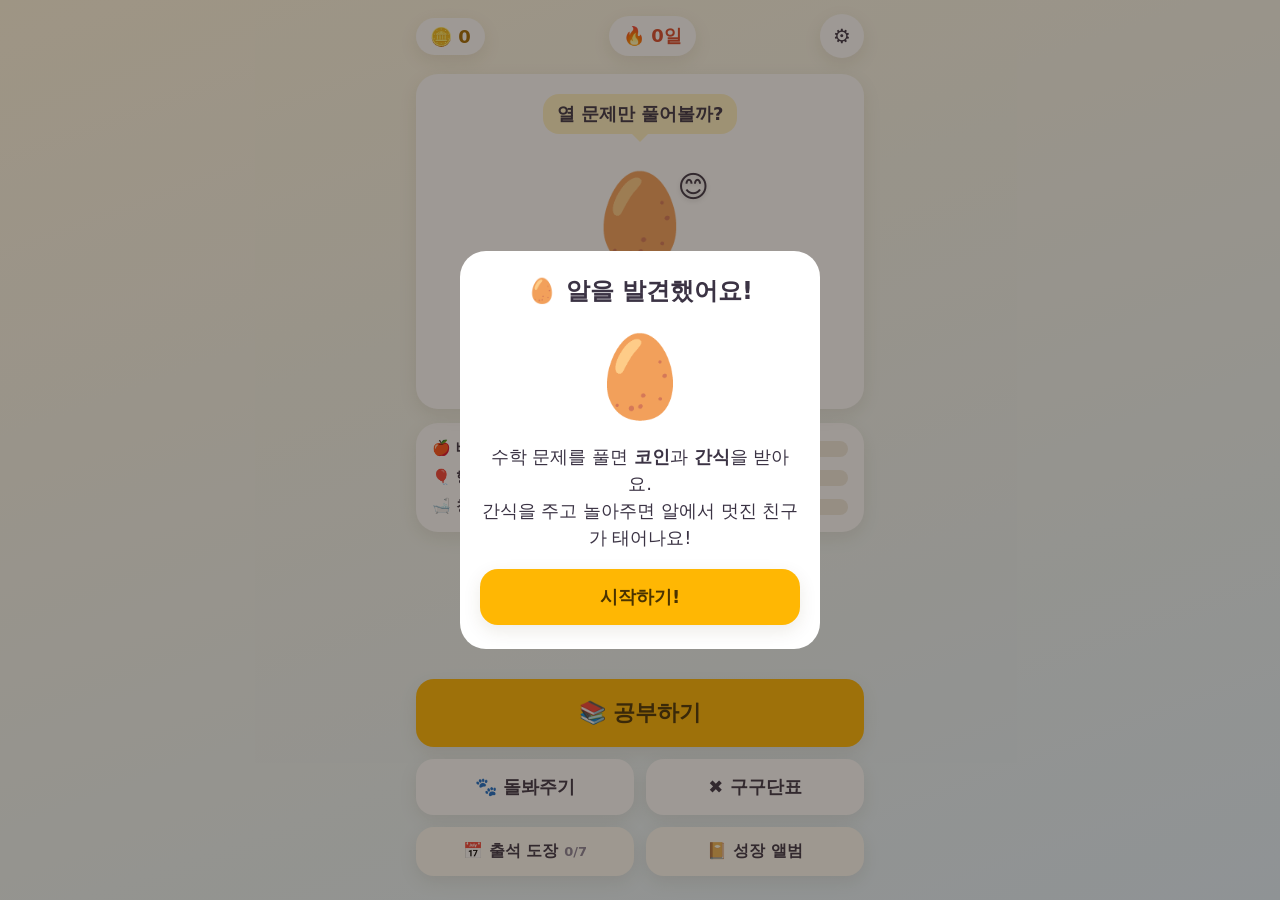
==== index.html @ ff36e5b0 "MathPet v0.2: math quiz + pet game, PWA, attendance, growth album, explanations" ====
<!doctype html>
<html lang="ko">
<head>
<meta charset="utf-8">
<meta name="viewport" content="width=device-width, initial-scale=1, maximum-scale=1, user-scalable=no, viewport-fit=cover">
<meta name="theme-color" content="#FFD166">
<title>수학 펫 키우기</title>
<link rel="manifest" href="manifest.webmanifest">
<link rel="icon" type="image/png" href="icons/icon-192.png">
<link rel="apple-touch-icon" href="icons/icon-180.png">
<meta name="apple-mobile-web-app-capable" content="yes">
<meta name="mobile-web-app-capable" content="yes">
<meta name="apple-mobile-web-app-status-bar-style" content="default">
<meta name="apple-mobile-web-app-title" content="수학펫">
<link rel="stylesheet" href="css/style.css">
</head>
<body>
<div id="app">

  <!-- ===== 홈 ===== -->
  <section class="screen active" id="screen-home">
    <header class="topbar">
      <div class="chip coin">🪙 <span id="home-coins">0</span></div>
      <div class="chip streak">🔥 <span id="home-streak">0</span>일</div>
      <button class="icon-btn" id="btn-settings" aria-label="설정">⚙️</button>
    </header>

    <div class="pet-stage card">
      <div class="speech" id="home-speech">안녕! 같이 공부하자!</div>
      <div class="pet-slot" id="home-pet"></div>
      <div class="pet-name" id="home-pet-name">알콩</div>
      <div class="pet-level">Lv.<span id="home-pet-level">1</span> · <span id="home-stage-name">알</span></div>
      <div class="xp-bar"><div class="xp-fill" id="home-xp-fill"></div></div>
      <div class="xp-text" id="home-xp-text"></div>
    </div>

    <div class="bars card">
      <div class="bar"><span class="bar-label">🍎 배고픔</span><div class="track"><div class="fill hunger" data-bar="hunger"></div></div></div>
      <div class="bar"><span class="bar-label">🎈 행복</span><div class="track"><div class="fill happy" data-bar="happy"></div></div></div>
      <div class="bar"><span class="bar-label">🛁 청결</span><div class="track"><div class="fill clean" data-bar="clean"></div></div></div>
    </div>

    <nav class="home-actions">
      <button class="big-btn primary xl" id="btn-study">📚 공부하기</button>
      <div class="row">
        <button class="big-btn" id="btn-pet">🐾 돌봐주기 <span class="badge hidden" id="pet-alert">!</span></button>
        <button class="big-btn" id="btn-gugudan">✖️ 구구단표</button>
      </div>
      <div class="row">
        <button class="big-btn sub" id="btn-attend">📅 출석 도장 <small><span id="attend-day">0</span>/7</small></button>
        <button class="big-btn sub" id="btn-album">📔 성장 앨범</button>
      </div>
    </nav>
  </section>

  <!-- ===== 성장 앨범 ===== -->
  <section class="screen" id="screen-album">
    <header class="topbar">
      <button class="icon-btn back" data-go="home" aria-label="뒤로">←</button>
      <h1>성장 앨범</h1>
    </header>
    <div class="hint center" id="album-summary"></div>
    <div class="album-list" id="album-list"></div>
    <div class="card">
      <div class="section-title">🌱 어떻게 자라나요?</div>
      <ul class="howto">
        <li>문제를 맞히면 <b>XP +5</b>, 간식을 주면 <b>XP +5~20</b></li>
        <li>XP 50마다 <b>레벨 업</b> (🪙 보너스)</li>
        <li>단계가 바뀌면 <b>진화</b>! (🪙 50 보너스)</li>
        <li>같은 단계에서도 XP가 쌓이면 펫이 조금씩 커져요</li>
      </ul>
    </div>
  </section>

  <!-- ===== 공부 선택 ===== -->
  <section class="screen" id="screen-study">
    <header class="topbar">
      <button class="icon-btn back" data-go="home" aria-label="뒤로">←</button>
      <h1>무엇을 공부할까?</h1>
    </header>

    <div class="card">
      <div class="section-title">단계</div>
      <div class="segment" id="level-segment">
        <button data-level="1">1단계</button>
        <button data-level="2">2단계</button>
        <button data-level="3">3단계</button>
      </div>
      <div class="hint" id="level-desc"></div>
    </div>

    <div class="topic-grid">
      <button class="topic-card add" data-topic="add"><span class="t-emoji">➕</span><span class="t-name">덧셈</span></button>
      <button class="topic-card sub" data-topic="sub"><span class="t-emoji">➖</span><span class="t-name">뺄셈</span></button>
      <button class="topic-card mul" data-topic="mul"><span class="t-emoji">✖️</span><span class="t-name">곱셈</span></button>
      <button class="topic-card div" data-topic="div"><span class="t-emoji">➗</span><span class="t-name">나눗셈</span></button>
      <button class="topic-card mix wide" data-topic="mix"><span class="t-emoji">🎲</span><span class="t-name">섞어서 풀기</span></button>
    </div>
    <div class="hint center">한 번에 10문제 · 정답마다 🪙 10개</div>
  </section>

  <!-- ===== 퀴즈 ===== -->
  <section class="screen" id="screen-quiz">
    <header class="topbar">
      <button class="icon-btn back" id="btn-quiz-quit" aria-label="그만하기">✕</button>
      <div class="progress"><div class="progress-fill" id="quiz-progress"></div></div>
      <div class="chip small" id="quiz-count">1/10</div>
    </header>

    <div class="quiz-pet">
      <div class="pet-slot small" id="quiz-pet"></div>
      <div class="chip streak-chip hidden" id="quiz-streak">🔥 연속 <span>0</span></div>
      <div class="chip retry-chip hidden" id="quiz-retry">🔁 다시 풀기</div>
    </div>

    <div class="problem card">
      <div class="problem-text" id="problem-text">3 + 4</div>
      <div class="answer-box" id="answer-box"><span class="answer-text" id="answer-text"></span><span class="caret"></span></div>
    </div>

    <div class="keypad" id="keypad">
      <button data-key="1">1</button><button data-key="2">2</button><button data-key="3">3</button>
      <button data-key="4">4</button><button data-key="5">5</button><button data-key="6">6</button>
      <button data-key="7">7</button><button data-key="8">8</button><button data-key="9">9</button>
      <button data-key="back" class="key-back">⌫</button><button data-key="0">0</button><button data-key="ok" class="key-ok">확인</button>
    </div>

    <div class="feedback" id="quiz-feedback"><div class="feedback-inner" id="quiz-feedback-text"></div></div>
  </section>

  <!-- ===== 결과 ===== -->
  <section class="screen" id="screen-result">
    <div class="result card">
      <div class="result-title" id="result-title">잘했어요!</div>
      <div class="stars" id="result-stars"><span>☆</span><span>☆</span><span>☆</span></div>
      <div class="result-pet pet-slot" id="result-pet"></div>
      <div class="result-line"><b id="result-correct">0</b> / 10 문제 정답</div>
      <div class="result-line">🪙 <b id="result-coins">0</b> 코인 획득</div>
      <div class="reward-box" id="result-reward"></div>
    </div>
    <div class="home-actions">
      <button class="big-btn primary" id="btn-result-pet">🐾 펫에게 간식 주러 가기</button>
      <div class="row">
        <button class="big-btn" id="btn-result-retry">🔁 다시 풀기</button>
        <button class="big-btn" data-go="home">🏠 홈</button>
      </div>
    </div>
  </section>

  <!-- ===== 펫 돌보기 ===== -->
  <section class="screen" id="screen-pet">
    <header class="topbar">
      <button class="icon-btn back" data-go="home" aria-label="뒤로">←</button>
      <h1 id="pet-title">알콩 돌보기</h1>
      <div class="chip coin">🪙 <span id="pet-coins">0</span></div>
    </header>

    <div class="pet-stage card">
      <div class="speech" id="pet-speech">안녕!</div>
      <div class="pet-slot" id="pet-pet"></div>
      <div class="pet-level">Lv.<span id="pet-level">1</span> · <span id="pet-stage-name">알</span></div>
      <div class="xp-bar"><div class="xp-fill" id="pet-xp-fill"></div></div>
      <div class="xp-text" id="pet-xp-text"></div>
    </div>

    <div class="bars card">
      <div class="bar"><span class="bar-label">🍎 배고픔</span><div class="track"><div class="fill hunger" data-bar="hunger"></div></div></div>
      <div class="bar"><span class="bar-label">🎈 행복</span><div class="track"><div class="fill happy" data-bar="happy"></div></div></div>
      <div class="bar"><span class="bar-label">🛁 청결</span><div class="track"><div class="fill clean" data-bar="clean"></div></div></div>
    </div>

    <div class="card">
      <div class="section-title">🍱 간식 주기 <span class="hint inline">문제를 풀면 간식을 받아요</span></div>
      <div class="food-row" id="food-row"></div>
    </div>

    <div class="card">
      <div class="section-title">🎮 놀기 · 씻기</div>
      <div class="row">
        <button class="big-btn stack" id="btn-play"><span>🎈 놀아주기</span><small>🪙 5</small></button>
        <button class="big-btn stack" id="btn-wash"><span>🛁 씻기기</span><small>🪙 5</small></button>
      </div>
    </div>

    <div class="card">
      <div class="section-title">🛒 간식 상점</div>
      <div class="food-row" id="shop-row"></div>
    </div>
  </section>

  <!-- ===== 구구단표 ===== -->
  <section class="screen" id="screen-gugudan">
    <header class="topbar">
      <button class="icon-btn back" data-go="home" aria-label="뒤로">←</button>
      <h1>구구단표</h1>
    </header>
    <div class="dan-grid" id="dan-grid"></div>
    <div class="card hidden" id="dan-panel">
      <div class="section-title" id="dan-title">2단</div>
      <ul class="dan-list" id="dan-list"></ul>
      <div class="row">
        <button class="big-btn" id="btn-dan-speak">🔊 읽어주기</button>
        <button class="big-btn primary" id="btn-dan-practice">✏️ 연습하기</button>
      </div>
      <button class="big-btn" id="btn-dan-div">➗ 나눗셈으로 연습</button>
    </div>
  </section>

  <!-- ===== 설정 ===== -->
  <section class="screen" id="screen-settings">
    <header class="topbar">
      <button class="icon-btn back" data-go="home" aria-label="뒤로">←</button>
      <h1>설정</h1>
    </header>

    <div class="card">
      <div class="section-title">🐾 펫 이름</div>
      <div class="row">
        <input type="text" id="input-pet-name" maxlength="8" placeholder="펫 이름">
        <button class="big-btn primary" id="btn-save-name">저장</button>
      </div>
    </div>

    <div class="card">
      <div class="section-title">🔊 소리</div>
      <button class="big-btn" id="btn-sound">소리 켜짐</button>
    </div>

    <div class="card">
      <div class="section-title">📊 부모님 확인용 학습 기록</div>
      <table class="stats-table" id="stats-table"></table>
      <div class="hint" id="stats-summary"></div>
    </div>

    <div class="card">
      <div class="section-title">📲 스마트폰에 설치하기</div>
      <button class="big-btn primary hidden" id="btn-install">⬇️ 앱으로 설치</button>
      <div class="install-guide">
        <p><b>아이폰(Safari)</b>: 아래 <b>공유</b> 버튼(네모에 화살표) → <b>홈 화면에 추가</b></p>
        <p><b>안드로이드(Chrome)</b>: 오른쪽 위 <b>⋮</b> → <b>홈 화면에 추가</b> 또는 <b>앱 설치</b></p>
        <p class="hint">홈 화면 아이콘으로 열면 전체 화면 앱처럼 실행되고, 인터넷 없이도 돼요.</p>
      </div>
    </div>

    <div class="card">
      <div class="section-title">🗑️ 데이터</div>
      <button class="big-btn danger" id="btn-reset">처음부터 다시 시작</button>
    </div>
    <div class="hint center">수학 펫 키우기 v0.2</div>
  </section>

</div>

<!-- 모달 -->
<div class="modal" id="modal">
  <div class="modal-box">
    <div class="modal-title" id="modal-title"></div>
    <div class="modal-body" id="modal-body"></div>
    <div class="modal-buttons" id="modal-buttons"></div>
  </div>
</div>

<div class="toast" id="toast"></div>

<script src="js/app.js"></script>
</body>
</html>
---- css/style.css ----
/* ===== 기본 ===== */
:root {
  --bg1: #fff7e0;
  --bg2: #e3f4ff;
  --card: #ffffff;
  --text: #3b3344;
  --muted: #8a8296;
  --primary: #ffb703;
  --primary-dark: #e09e00;
  --accent: #ff6b9d;
  --green: #52c48a;
  --red: #ff6b6b;
  --hunger: #ff8fa3;
  --happy: #ffd166;
  --clean: #7fd8ff;
  --shadow: 0 6px 18px rgba(80, 60, 20, 0.10);
  --radius: 22px;
}

* { box-sizing: border-box; -webkit-tap-highlight-color: transparent; }

html, body {
  margin: 0;
  padding: 0;
  height: 100%;
  background: linear-gradient(160deg, var(--bg1), var(--bg2));
  color: var(--text);
  font-family: "Pretendard", "Apple SD Gothic Neo", "Malgun Gothic", "Noto Sans KR", system-ui, sans-serif;
  font-size: 18px;
  touch-action: manipulation;
  user-select: none;
  -webkit-user-select: none;
  overscroll-behavior: none;
}

#app {
  max-width: 480px;
  min-height: 100vh;
  min-height: 100dvh;
  margin: 0 auto;
  position: relative;
}

button {
  font: inherit;
  color: inherit;
  cursor: pointer;
  border: none;
  background: none;
}
button:active { transform: scale(0.96); }

input[type="text"] {
  flex: 1;
  font: inherit;
  font-size: 20px;
  padding: 12px 14px;
  border-radius: 14px;
  border: 2px solid #eadfc6;
  outline: none;
  min-width: 0;
}
input[type="text"]:focus { border-color: var(--primary); }

/* ===== 화면 전환 ===== */
.screen {
  display: none;
  flex-direction: column;
  gap: 14px;
  padding: 12px 16px calc(24px + env(safe-area-inset-bottom));
  min-height: 100vh;
  min-height: 100dvh;
  animation: fadeIn 0.25s ease;
}
.screen.active { display: flex; }
@keyframes fadeIn { from { opacity: 0; transform: translateY(6px); } to { opacity: 1; transform: none; } }

.hidden { display: none !important; }

/* ===== 상단바 ===== */
.topbar {
  display: flex;
  align-items: center;
  gap: 10px;
  min-height: 48px;
}
.topbar h1 {
  flex: 1;
  margin: 0;
  font-size: 22px;
  font-weight: 800;
}
.chip {
  background: var(--card);
  border-radius: 999px;
  padding: 8px 14px;
  font-weight: 800;
  box-shadow: var(--shadow);
  white-space: nowrap;
}
.chip.small { padding: 6px 12px; font-size: 15px; }
.chip.coin { color: #a36b00; }
.chip.streak { color: #d94a2a; }
.topbar .chip.coin:first-child { margin-right: auto; }
.icon-btn {
  width: 44px; height: 44px;
  border-radius: 50%;
  background: var(--card);
  box-shadow: var(--shadow);
  font-size: 20px;
  display: grid; place-items: center;
  flex-shrink: 0;
}
.icon-btn.back { font-weight: 900; }
#btn-settings { margin-left: auto; }

/* ===== 카드 ===== */
.card {
  background: var(--card);
  border-radius: var(--radius);
  box-shadow: var(--shadow);
  padding: 16px;
}
.section-title {
  font-weight: 800;
  font-size: 18px;
  margin-bottom: 10px;
  display: flex; align-items: baseline; gap: 8px; flex-wrap: wrap;
}
.hint { color: var(--muted); font-size: 14px; margin-top: 8px; }
.hint.inline { margin: 0; font-weight: 500; }
.hint.center { text-align: center; }

/* ===== 펫 ===== */
.pet-stage {
  text-align: center;
  position: relative;
  padding-top: 20px;
}
.speech {
  display: inline-block;
  background: #fff3c4;
  border-radius: 16px;
  padding: 8px 14px;
  font-weight: 700;
  position: relative;
  margin-bottom: 10px;
  max-width: 90%;
}
.speech::after {
  content: "";
  position: absolute;
  left: 50%; bottom: -8px;
  transform: translateX(-50%);
  border: 8px solid transparent;
  border-top-color: #fff3c4;
  border-bottom: none;
}
.pet-slot {
  display: flex; justify-content: center; align-items: center;
  height: 150px;
}
.pet-slot.small { height: 70px; }
.pet-wrap {
  position: relative;
  display: inline-block;
  animation: bounce 2.2s ease-in-out infinite;
}
.pet-wrap.sad { animation: sway 3s ease-in-out infinite; filter: saturate(0.75); }
.pet-wrap img { height: calc(140px * var(--grow, 1)); width: auto; display: block; transition: height 0.5s; }
.pet-slot.small .pet-wrap img { height: 64px; }
.pet-emoji { font-size: calc(110px * var(--grow, 1)); line-height: 1; display: block; transition: font-size 0.5s; }
.pet-slot.small .pet-emoji { font-size: 52px; }
.mood-badge {
  position: absolute;
  right: -14px; top: -6px;
  font-size: 30px;
  filter: drop-shadow(0 2px 2px rgba(0,0,0,0.15));
}
.pet-slot.small .mood-badge { font-size: 18px; right: -10px; top: -4px; }
.pet-wrap.pop { animation: pop 0.35s ease; }
@keyframes bounce {
  0%, 100% { transform: translateY(0) scale(1); }
  50% { transform: translateY(-10px) scale(1.03); }
}
@keyframes sway {
  0%, 100% { transform: rotate(-4deg); }
  50% { transform: rotate(4deg); }
}
@keyframes pop {
  0% { transform: scale(1); }
  40% { transform: scale(1.25) rotate(-6deg); }
  100% { transform: scale(1); }
}
.pet-name { font-size: 24px; font-weight: 900; margin-top: 6px; }
.pet-level { color: var(--muted); font-weight: 700; font-size: 15px; }
.xp-bar {
  height: 10px;
  background: #f1ecdf;
  border-radius: 999px;
  margin: 10px auto 4px;
  width: 80%;
  overflow: hidden;
}
.xp-fill {
  height: 100%;
  background: linear-gradient(90deg, #b5e48c, #52c48a);
  border-radius: 999px;
  width: 0%;
  transition: width 0.5s ease;
}
.xp-text { font-size: 13px; color: var(--muted); }

/* ===== 상태바 ===== */
.bars { display: flex; flex-direction: column; gap: 10px; }
.bar { display: flex; align-items: center; gap: 10px; }
.bar-label { width: 92px; font-weight: 700; font-size: 15px; }
.track {
  flex: 1;
  height: 16px;
  background: #f1ecdf;
  border-radius: 999px;
  overflow: hidden;
}
.fill {
  height: 100%;
  border-radius: 999px;
  width: 50%;
  transition: width 0.5s ease, background 0.3s;
}
.fill.hunger { background: var(--hunger); }
.fill.happy { background: var(--happy); }
.fill.clean { background: var(--clean); }
.fill.low { background: var(--red) !important; animation: blink 1s ease-in-out infinite; }
@keyframes blink { 50% { opacity: 0.55; } }

/* ===== 버튼 ===== */
.home-actions { display: flex; flex-direction: column; gap: 12px; margin-top: auto; }
.row { display: flex; gap: 12px; }
.row > * { flex: 1; }
.big-btn {
  background: var(--card);
  border-radius: 18px;
  padding: 14px 16px;
  min-height: 56px;
  font-size: 18px;
  font-weight: 800;
  box-shadow: var(--shadow);
  display: inline-flex; align-items: center; justify-content: center; gap: 6px;
  position: relative;
  transition: transform 0.08s;
}
.big-btn small { font-size: 13px; color: var(--muted); font-weight: 700; white-space: nowrap; }
.big-btn.stack { flex-direction: column; gap: 2px; padding: 10px 8px; }
.big-btn.sub { min-height: 48px; font-size: 16px; background: #fffdf5; }
.big-btn.primary { background: var(--primary); color: #4a3300; }
.big-btn.primary small { color: #6d4c00; }
.big-btn.xl { min-height: 68px; font-size: 22px; }
.big-btn.danger { background: #ffe3e3; color: #b03030; }
.big-btn:disabled { opacity: 0.45; transform: none; cursor: default; }
.badge {
  position: absolute; top: -6px; right: -6px;
  background: var(--red); color: #fff;
  width: 24px; height: 24px; border-radius: 50%;
  display: grid; place-items: center; font-size: 14px;
  animation: blink 1s infinite;
}

/* ===== 공부 선택 ===== */
.segment {
  display: flex;
  background: #f1ecdf;
  border-radius: 14px;
  padding: 4px;
  gap: 4px;
}
.segment button {
  flex: 1;
  padding: 10px;
  border-radius: 11px;
  font-weight: 800;
  color: var(--muted);
}
.segment button.active { background: var(--card); color: var(--text); box-shadow: var(--shadow); }

.topic-grid {
  display: grid;
  grid-template-columns: 1fr 1fr;
  gap: 12px;
}
.topic-card {
  border-radius: var(--radius);
  padding: 18px 12px;
  display: flex; flex-direction: column; align-items: center; gap: 6px;
  box-shadow: var(--shadow);
  color: #3b3344;
}
.topic-card.wide { grid-column: 1 / -1; flex-direction: row; justify-content: center; gap: 12px; padding: 14px; }
.topic-card .t-emoji { font-size: 40px; line-height: 1; }
.topic-card.wide .t-emoji { font-size: 30px; }
.topic-card .t-name { font-size: 20px; font-weight: 900; }
.topic-card.add { background: #ffe0e6; }
.topic-card.sub { background: #e0f0ff; }
.topic-card.mul { background: #fff0c2; }
.topic-card.div { background: #e2f7e4; }
.topic-card.mix { background: #efe3ff; }

/* ===== 퀴즈 ===== */
.progress {
  flex: 1;
  height: 14px;
  background: #ffffffaa;
  border-radius: 999px;
  overflow: hidden;
}
.progress-fill {
  height: 100%;
  width: 0%;
  background: linear-gradient(90deg, var(--primary), var(--accent));
  border-radius: 999px;
  transition: width 0.4s ease;
}
.quiz-pet { display: flex; align-items: center; justify-content: center; gap: 12px; min-height: 70px; }
.streak-chip { background: #ffe8d6; color: #d94a2a; }
.retry-chip { background: #e8f0ff; color: #3b63c4; }
.problem { text-align: center; padding: 22px 16px; }
.problem-text {
  font-size: 52px;
  font-weight: 900;
  letter-spacing: 2px;
  margin-bottom: 14px;
}
.answer-box {
  display: inline-flex; align-items: center; justify-content: center;
  min-width: 140px;
  height: 64px;
  padding: 0 20px;
  border-radius: 16px;
  background: #fff8e1;
  border: 3px dashed #f0d58c;
  font-size: 40px;
  font-weight: 900;
}
.answer-box .caret {
  width: 3px; height: 36px;
  background: var(--primary-dark);
  margin-left: 4px;
  animation: blink 1s steps(1) infinite;
}
.answer-box.shake { animation: shake 0.4s; border-color: var(--red); }
@keyframes shake {
  0%, 100% { transform: translateX(0); }
  25% { transform: translateX(-8px); }
  75% { transform: translateX(8px); }
}
.keypad {
  display: grid;
  grid-template-columns: repeat(3, 1fr);
  gap: 10px;
  margin-top: auto;
}
.keypad button {
  height: 64px;
  border-radius: 18px;
  background: var(--card);
  box-shadow: var(--shadow);
  font-size: 30px;
  font-weight: 900;
}
.keypad .key-back { background: #f3eee1; font-size: 26px; }
.keypad .key-ok { background: var(--green); color: #fff; font-size: 22px; }

.feedback {
  position: fixed;
  inset: 0;
  display: flex; align-items: center; justify-content: center;
  pointer-events: none;
  opacity: 0;
  transition: opacity 0.2s;
  z-index: 50;
}
.feedback.show { opacity: 1; }
.feedback-inner {
  padding: 22px 32px;
  border-radius: 24px;
  font-size: 30px;
  font-weight: 900;
  color: #fff;
  box-shadow: 0 10px 30px rgba(0,0,0,0.2);
  transform: scale(0.8);
  transition: transform 0.2s;
  text-align: center;
}
.feedback.show .feedback-inner { transform: scale(1); }
.feedback.ok .feedback-inner { background: var(--green); }
.feedback.bad .feedback-inner { background: var(--red); }

/* ===== 결과 ===== */
.result { text-align: center; padding: 24px 16px; }
.result-title { font-size: 28px; font-weight: 900; }
.stars { font-size: 48px; margin: 8px 0; color: #d9d2c0; letter-spacing: 6px; }
.stars span.on { color: var(--primary); animation: starPop 0.5s ease both; }
.stars span:nth-child(2).on { animation-delay: 0.2s; }
.stars span:nth-child(3).on { animation-delay: 0.4s; }
@keyframes starPop { 0% { transform: scale(0); } 60% { transform: scale(1.4); } 100% { transform: scale(1); } }
.result-line { font-size: 20px; margin: 6px 0; }
.result-line b { color: var(--primary-dark); }
.reward-box {
  margin-top: 14px;
  background: #fff3c4;
  border-radius: 16px;
  padding: 12px;
  font-weight: 800;
  font-size: 18px;
}
.reward-box .r-emoji { font-size: 40px; display: block; }

/* ===== 펫 돌보기 ===== */
.food-row { display: flex; gap: 10px; }
.food-btn {
  flex: 1;
  background: #fff8e1;
  border-radius: 16px;
  padding: 10px 6px;
  display: flex; flex-direction: column; align-items: center; gap: 2px;
  box-shadow: var(--shadow);
  font-weight: 800;
}
.food-btn .f-emoji { font-size: 34px; line-height: 1.1; }
.food-btn .f-name { font-size: 15px; }
.food-btn .f-count { font-size: 14px; color: var(--muted); }
.food-btn.shop { background: #eef7ff; }
.food-btn.shop .f-count { color: #a36b00; }
.food-btn:disabled { opacity: 0.4; }

/* ===== 구구단 ===== */
.dan-grid {
  display: grid;
  grid-template-columns: repeat(4, 1fr);
  gap: 10px;
}
.dan-btn {
  background: var(--card);
  border-radius: 18px;
  padding: 12px 4px;
  box-shadow: var(--shadow);
  display: flex; flex-direction: column; align-items: center;
}
.dan-btn.active { background: var(--primary); }
.dan-btn .d-num { font-size: 26px; font-weight: 900; }
.dan-btn .d-stars { font-size: 13px; color: var(--primary-dark); letter-spacing: 1px; min-height: 16px; }
.dan-btn.active .d-stars { color: #4a3300; }
.dan-list {
  list-style: none;
  padding: 0;
  margin: 0 0 12px;
  display: grid;
  grid-template-columns: 1fr 1fr 1fr;
  gap: 6px 10px;
}
.dan-list li {
  background: #fff8e1;
  border-radius: 10px;
  padding: 8px 4px;
  text-align: center;
  font-weight: 800;
  font-size: 16px;
}
.dan-list li.speaking { background: var(--primary); }
#dan-panel .row { margin-bottom: 10px; }
#dan-panel .big-btn { width: 100%; }

/* ===== 설정 ===== */
.stats-table { width: 100%; border-collapse: collapse; font-size: 16px; }
.stats-table th, .stats-table td { padding: 8px 6px; text-align: center; border-bottom: 1px solid #f1ecdf; }
.stats-table th { color: var(--muted); font-weight: 700; font-size: 14px; }
.stats-table td:first-child { text-align: left; font-weight: 800; }

/* ===== 모달 / 토스트 ===== */
.modal {
  position: fixed; inset: 0;
  background: rgba(40, 30, 20, 0.45);
  display: none;
  align-items: center; justify-content: center;
  padding: 20px;
  z-index: 100;
}
.modal.show { display: flex; }
.modal-box {
  background: var(--card);
  border-radius: 26px;
  padding: 24px 20px;
  width: 100%; max-width: 360px;
  max-height: 92vh;
  max-height: 92dvh;
  overflow-y: auto;
  text-align: center;
  animation: popIn 0.25s ease;
}
.modal-box.wide { max-width: 420px; }
.modal-box .reward-box { margin-top: 12px; }
.modal-body small { font-size: 15px; color: var(--muted); }

/* ===== 출석 도장 ===== */
.stamps {
  display: grid;
  grid-template-columns: repeat(4, 1fr);
  gap: 8px;
  margin-bottom: 8px;
}
.stamp {
  background: #f7f3e8;
  border-radius: 14px;
  padding: 8px 4px;
  display: flex; flex-direction: column; align-items: center; gap: 2px;
  border: 2px solid transparent;
}
.stamp.big { grid-column: span 2; background: #fff0c2; }
.stamp.done { background: #e3f7e8; }
.stamp.today { border-color: var(--primary); box-shadow: 0 0 0 3px #ffe9a8; }
.stamp.pop .s-icon { animation: stampIn 0.5s cubic-bezier(.2,1.4,.4,1) both; }
@keyframes stampIn { 0% { transform: scale(2.4) rotate(-20deg); opacity: 0; } 100% { transform: none; opacity: 1; } }
.stamp .s-day { font-size: 12px; font-weight: 800; color: var(--muted); }
.stamp .s-icon { font-size: 26px; line-height: 1.1; }
.stamp .s-reward { font-size: 11px; font-weight: 700; color: #6d6678; text-align: center; line-height: 1.3; }

/* ===== 성장 앨범 ===== */
.album-list { display: flex; flex-direction: column; gap: 10px; }
.album-card {
  display: flex; align-items: center; gap: 14px;
  background: var(--card);
  border-radius: 20px;
  padding: 12px 14px;
  box-shadow: var(--shadow);
  text-align: left;
}
.album-card.off { opacity: 0.6; background: #f3f0e9; }
.album-card.cur { border: 3px solid var(--primary); }
.album-card .a-img {
  width: 72px; height: 72px; flex-shrink: 0;
  display: grid; place-items: center;
  background: #fff8e1; border-radius: 16px;
}
.album-card .a-img img { height: 60px; width: auto; }
.album-card .a-img .pet-emoji { font-size: 44px; }
.album-card .a-img .pet-emoji.locked { filter: grayscale(1); opacity: 0.5; }
.album-card .a-info { flex: 1; min-width: 0; }
.album-card .a-name { font-weight: 900; font-size: 18px; display: flex; align-items: center; gap: 6px; }
.a-badge { background: var(--primary); color: #4a3300; font-size: 12px; padding: 2px 8px; border-radius: 999px; }
.album-card .a-desc { font-size: 14px; color: var(--muted); margin: 2px 0; }
.album-card .a-sub { font-size: 13px; font-weight: 700; color: #6d6678; }
.xp-bar.small { width: 100%; height: 8px; margin: 6px 0 0; }
.howto { margin: 0; padding-left: 20px; font-size: 15px; line-height: 1.7; }
.install-guide p { margin: 6px 0; font-size: 15px; line-height: 1.5; }
.install-guide .hint { margin-top: 8px; }
#btn-install { width: 100%; margin-bottom: 10px; }

/* ===== 오답 풀이 ===== */
.ex-eq {
  font-size: 30px; font-weight: 900; text-align: center;
  background: #fff8e1; border-radius: 14px; padding: 8px; margin-bottom: 12px;
}
.ex-eq b { color: var(--green); }
.ex-op { text-align: center; font-size: 24px; font-weight: 900; color: var(--muted); line-height: 1; margin: 2px 0; }
.dots { display: flex; flex-wrap: wrap; gap: 5px; justify-content: center; margin: 4px 0; }
.dot {
  width: 18px; height: 18px; border-radius: 50%;
  background: #ff6b9d; position: relative; flex-shrink: 0;
}
.dot.b { background: #4da3ff; }
.dot.x { background: #ddd; }
.dot.x::after {
  content: "✕"; position: absolute; inset: 0;
  display: grid; place-items: center;
  color: var(--red); font-size: 16px; font-weight: 900; line-height: 1;
}
.dot-grid { display: flex; flex-direction: column; gap: 4px; align-items: center; margin: 6px 0; }
.dot-grid .dots { justify-content: center; flex-wrap: nowrap; margin: 0; }
.dot-grid .dot { width: 14px; height: 14px; }
.dot-groups { display: flex; flex-wrap: wrap; gap: 8px; justify-content: center; margin: 6px 0; }
.dot-group { background: #f7f3e8; border-radius: 12px; padding: 6px 8px; }
.dot-group .dots { margin: 0; max-width: 130px; }
.dot-group .dot { width: 14px; height: 14px; }
.steps {
  text-align: left; margin: 12px 0 0; padding-left: 0; list-style: none;
  counter-reset: step;
}
.steps li {
  counter-increment: step;
  position: relative; padding-left: 36px; margin-bottom: 8px;
  font-size: 17px; line-height: 1.45;
}
.steps li::before {
  content: counter(step);
  position: absolute; left: 0; top: 1px;
  width: 26px; height: 26px; border-radius: 50%;
  background: var(--primary); color: #4a3300;
  font-weight: 900; font-size: 15px;
  display: grid; place-items: center;
}
.steps b { color: #d94a2a; }
.steps li:last-child b { color: var(--green); }
@keyframes popIn { from { transform: scale(0.85); opacity: 0; } to { transform: none; opacity: 1; } }
.modal-title { font-size: 24px; font-weight: 900; margin-bottom: 10px; }
.modal-body { font-size: 18px; line-height: 1.5; margin-bottom: 18px; }
.modal-body .big-emoji { font-size: 80px; display: block; margin: 6px 0; }
.modal-body .big-emoji img.evo { height: 120px; width: auto; }
.modal-buttons { display: flex; flex-direction: column; gap: 10px; }

.toast {
  position: fixed;
  left: 50%; bottom: 90px;
  transform: translateX(-50%) translateY(20px);
  background: #3b3344;
  color: #fff;
  padding: 12px 20px;
  border-radius: 999px;
  font-weight: 800;
  opacity: 0;
  transition: all 0.25s;
  z-index: 90;
  pointer-events: none;
  white-space: nowrap;
}
.toast.show { opacity: 1; transform: translateX(-50%) translateY(0); }

.float-text {
  position: fixed;
  font-weight: 900;
  font-size: 22px;
  color: #a36b00;
  pointer-events: none;
  animation: floatUp 1s ease-out forwards;
  z-index: 80;
}
@keyframes floatUp { from { opacity: 1; transform: translateY(0); } to { opacity: 0; transform: translateY(-50px); } }
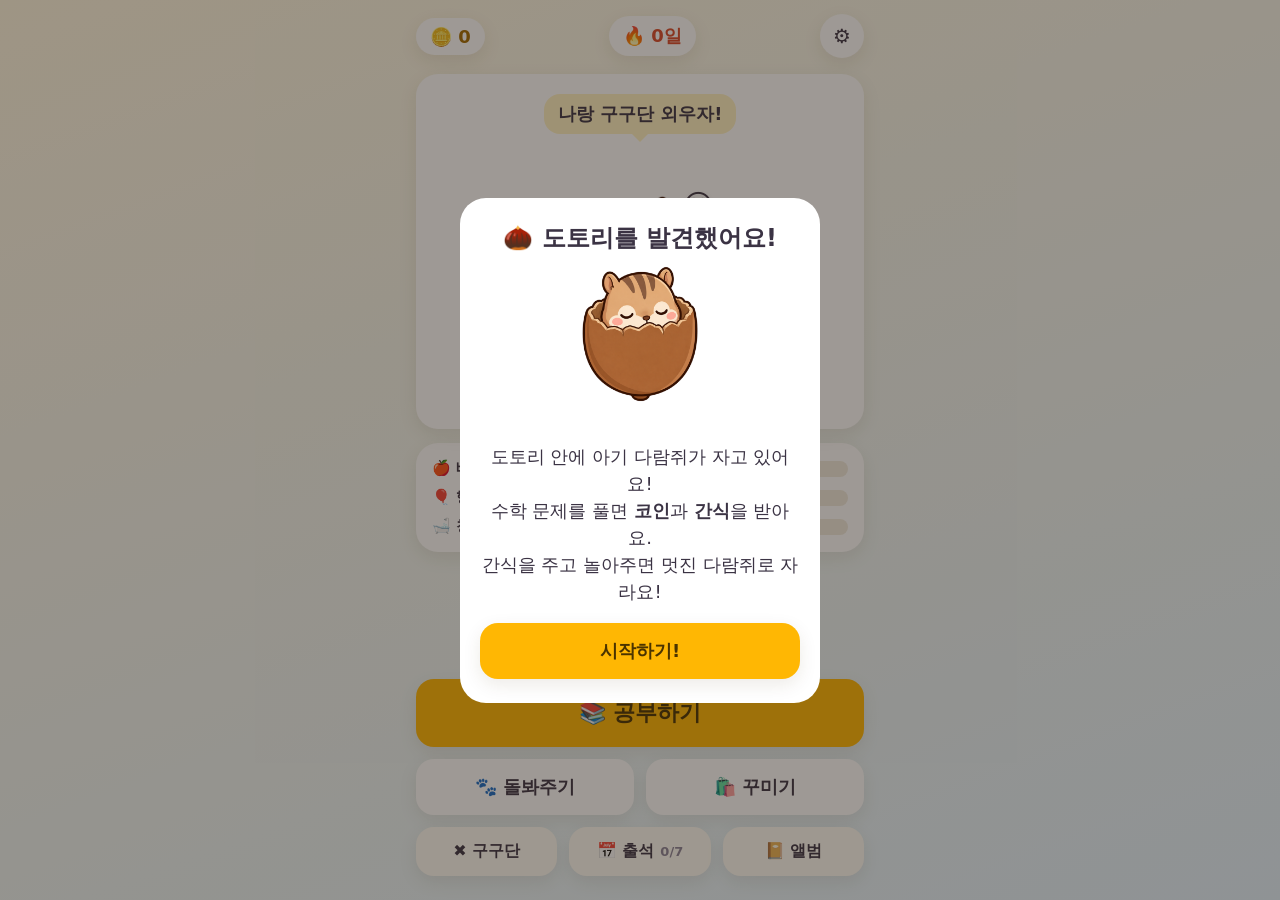
==== commit 9fef362a: "Pygmy squirrel character: pose sprites, Canva growth stages, decoration shop with equip, squirrel ap" ====
--- a/index.html
+++ b/index.html
@@ -44,13 +44,34 @@
       <button class="big-btn primary xl" id="btn-study">📚 공부하기</button>
       <div class="row">
         <button class="big-btn" id="btn-pet">🐾 돌봐주기 <span class="badge hidden" id="pet-alert">!</span></button>
-        <button class="big-btn" id="btn-gugudan">✖️ 구구단표</button>
-      </div>
-      <div class="row">
-        <button class="big-btn sub" id="btn-attend">📅 출석 도장 <small><span id="attend-day">0</span>/7</small></button>
-        <button class="big-btn sub" id="btn-album">📔 성장 앨범</button>
+        <button class="big-btn" id="btn-shop">🛍️ 꾸미기</button>
+      </div>
+      <div class="row">
+        <button class="big-btn sub" id="btn-gugudan">✖️ 구구단</button>
+        <button class="big-btn sub" id="btn-attend">📅 출석 <small><span id="attend-day">0</span>/7</small></button>
+        <button class="big-btn sub" id="btn-album">📔 앨범</button>
       </div>
     </nav>
+  </section>
+
+  <!-- ===== 꾸미기 상점 ===== -->
+  <section class="screen" id="screen-shop">
+    <header class="topbar">
+      <button class="icon-btn back" data-go="home" aria-label="뒤로">←</button>
+      <h1>꾸미기</h1>
+      <div class="chip coin">🪙 <span id="shop-coins">0</span></div>
+    </header>
+    <div class="pet-stage card compact">
+      <div class="pet-slot" id="shop-pet"></div>
+    </div>
+    <div class="hint center">아이템을 사면 바로 입혀져요. "벗기"를 누르면 벗어요.</div>
+    <div class="segment" id="shop-tabs">
+      <button data-cat="hat">🎩 모자</button>
+      <button data-cat="outfit">👕 옷</button>
+      <button data-cat="acc">👓 악세사리</button>
+      <button data-cat="furniture">🛋️ 가구</button>
+    </div>
+    <div class="item-grid" id="shop-grid"></div>
   </section>
 
   <!-- ===== 성장 앨범 ===== -->
--- a/css/style.css
+++ b/css/style.css
@@ -157,20 +157,53 @@
   border-bottom: none;
 }
 .pet-slot {
-  display: flex; justify-content: center; align-items: center;
-  height: 150px;
-}
-.pet-slot.small { height: 70px; }
+  --base: 150px;
+  display: flex; justify-content: center; align-items: flex-end;
+  height: 170px;
+  position: relative; z-index: 1;
+}
+.pet-slot.small { --base: 64px; height: 70px; align-items: center; }
 .pet-wrap {
   position: relative;
   display: inline-block;
   animation: bounce 2.2s ease-in-out infinite;
 }
-.pet-wrap.sad { animation: sway 3s ease-in-out infinite; filter: saturate(0.75); }
-.pet-wrap img { height: calc(140px * var(--grow, 1)); width: auto; display: block; transition: height 0.5s; }
-.pet-slot.small .pet-wrap img { height: 64px; }
-.pet-emoji { font-size: calc(110px * var(--grow, 1)); line-height: 1; display: block; transition: font-size 0.5s; }
+.pet-wrap.sad { animation: sway 3s ease-in-out infinite; filter: saturate(0.8); }
+.pet-wrap.pose-eat { animation: nibble 0.5s ease-in-out infinite; }
+.pet-wrap.pose-happy { animation: hop 0.5s ease-in-out infinite; }
+.pet-wrap.pose-sleep { animation: breathe 3s ease-in-out infinite; }
+.pet-wrap img { height: calc(var(--base) * var(--grow, 1)); width: auto; display: block; transition: height 0.5s; }
+.pet-slot.small .pet-wrap img { height: var(--base); }
+.pet-wrap img.legend-glow { filter: drop-shadow(0 0 10px #ffd700) drop-shadow(0 0 22px #ffb703); }
+.pet-emoji { font-size: calc(var(--base) * 0.75 * var(--grow, 1)); line-height: 1; display: block; transition: font-size 0.5s; }
 .pet-slot.small .pet-emoji { font-size: 52px; }
+@keyframes nibble { 0%, 100% { transform: rotate(-2deg); } 50% { transform: rotate(2deg) translateY(-2px); } }
+@keyframes hop { 0%, 100% { transform: translateY(0); } 50% { transform: translateY(-14px); } }
+@keyframes breathe { 0%, 100% { transform: scale(1); } 50% { transform: scale(1.03); } }
+
+/* 착용 아이템 */
+.wear {
+  position: absolute;
+  font-size: calc(var(--base) * var(--grow, 1) * var(--r, 0.3));
+  line-height: 1;
+  transform: translate(-50%, -50%);
+  pointer-events: none;
+  filter: drop-shadow(0 2px 2px rgba(0,0,0,0.18));
+}
+.pet-slot.small .wear { font-size: calc(var(--base) * var(--r, 0.3)); }
+/* 가구 (펫 카드 배경) */
+.pet-stage { overflow: hidden; }
+.furn-layer { position: absolute; inset: 0; pointer-events: none; z-index: 0; }
+.furn {
+  position: absolute;
+  font-size: calc(150px * var(--r, 0.4));
+  line-height: 1;
+  transform: translate(-50%, -50%);
+  opacity: 0.95;
+}
+.pet-stage > *:not(.furn-layer) { position: relative; z-index: 1; }
+.pet-stage.compact { padding: 16px 16px 24px; min-height: 230px; display: flex; align-items: flex-end; justify-content: center; }
+.pet-stage.compact .pet-slot { width: 100%; }
 .mood-badge {
   position: absolute;
   right: -14px; top: -6px;
@@ -433,6 +466,37 @@
 .food-btn.shop .f-count { color: #a36b00; }
 .food-btn:disabled { opacity: 0.4; }
 
+/* ===== 꾸미기 상점 ===== */
+#shop-tabs button { font-size: 14px; padding: 10px 2px; white-space: nowrap; }
+.item-grid {
+  display: grid;
+  grid-template-columns: repeat(3, 1fr);
+  gap: 10px;
+}
+.item-card {
+  background: var(--card);
+  border-radius: 18px;
+  padding: 12px 8px 10px;
+  box-shadow: var(--shadow);
+  display: flex; flex-direction: column; align-items: center; gap: 4px;
+  border: 3px solid transparent;
+}
+.item-card.equipped { border-color: var(--primary); background: #fff8e1; }
+.item-card .i-emoji { font-size: 40px; line-height: 1.1; }
+.item-card .i-name { font-weight: 800; font-size: 15px; }
+.item-btn {
+  margin-top: 4px;
+  width: 100%;
+  padding: 8px 4px;
+  border-radius: 12px;
+  font-weight: 800;
+  font-size: 15px;
+}
+.item-btn.buy { background: #fff3c4; color: #a36b00; }
+.item-btn.buy:disabled { opacity: 0.45; }
+.item-btn.on { background: var(--green); color: #fff; }
+.item-btn.off { background: #f1ecdf; color: var(--muted); }
+
 /* ===== 구구단 ===== */
 .dan-grid {
   display: grid;
@@ -604,7 +668,8 @@
 .modal-title { font-size: 24px; font-weight: 900; margin-bottom: 10px; }
 .modal-body { font-size: 18px; line-height: 1.5; margin-bottom: 18px; }
 .modal-body .big-emoji { font-size: 80px; display: block; margin: 6px 0; }
-.modal-body .big-emoji img.evo { height: 120px; width: auto; }
+.modal-body .big-emoji img.evo { height: 140px; width: auto; }
+.album-card .a-img img.legend-glow { filter: drop-shadow(0 0 6px #ffd700); }
 .modal-buttons { display: flex; flex-direction: column; gap: 10px; }
 
 .toast {
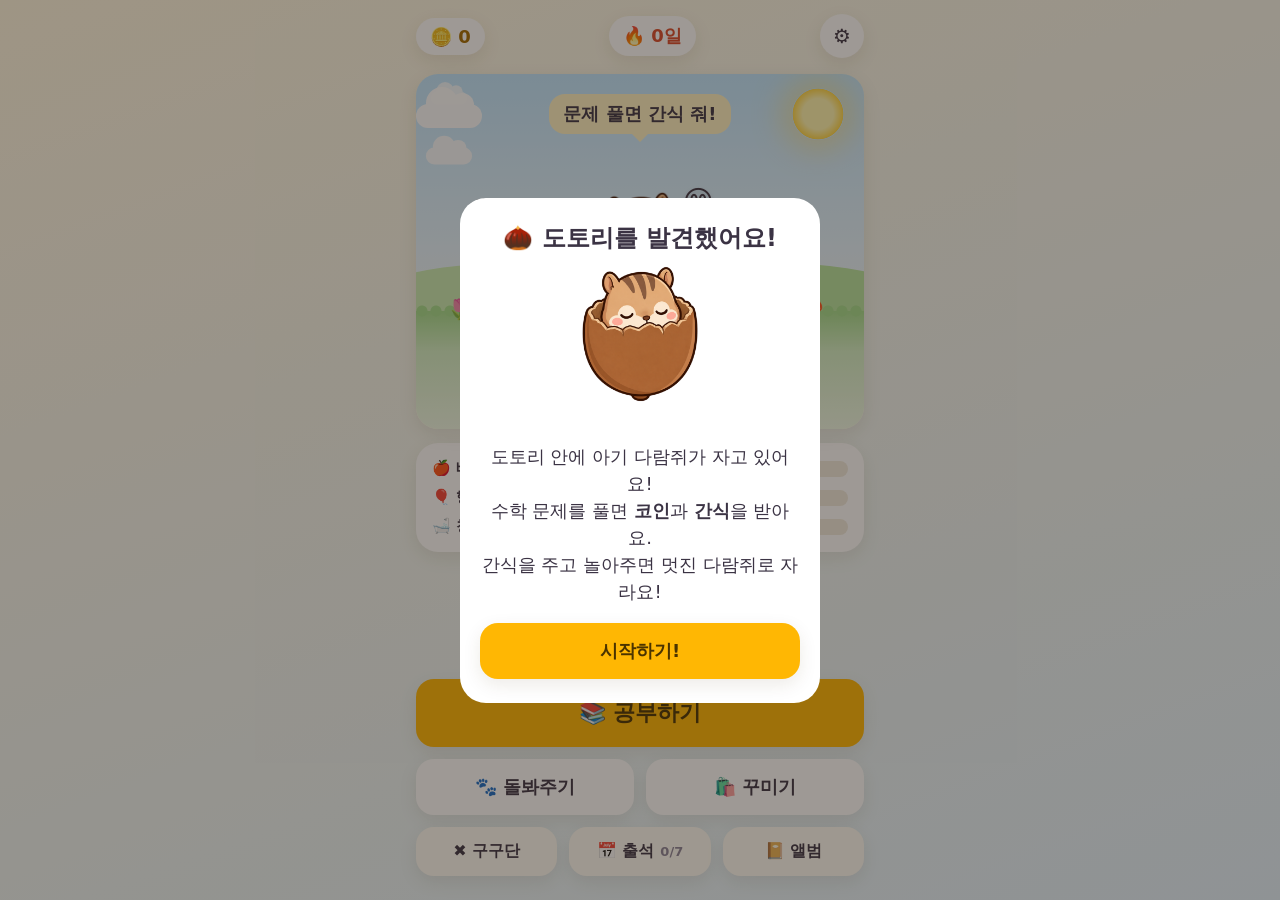
==== commit 0dc77ef5: "Reward table by operation x level, daily level ladder, 61 shop items, limb animation - Coins per cor" ====
--- a/index.html
+++ b/index.html
@@ -117,7 +117,7 @@
       <button class="topic-card div" data-topic="div"><span class="t-emoji">➗</span><span class="t-name">나눗셈</span></button>
       <button class="topic-card mix wide" data-topic="mix"><span class="t-emoji">🎲</span><span class="t-name">섞어서 풀기</span></button>
     </div>
-    <div class="hint center">한 번에 10문제 · 정답마다 🪙 10개</div>
+    <div class="hint center" id="study-hint">한 번에 10문제</div>
   </section>
 
   <!-- ===== 퀴즈 ===== -->
@@ -157,6 +157,7 @@
       <div class="result-pet pet-slot" id="result-pet"></div>
       <div class="result-line"><b id="result-correct">0</b> / 10 문제 정답</div>
       <div class="result-line">🪙 <b id="result-coins">0</b> 코인 획득</div>
+      <div class="result-line unlock hidden" id="result-unlock"></div>
       <div class="reward-box" id="result-reward"></div>
     </div>
     <div class="home-actions">
--- a/css/style.css
+++ b/css/style.css
@@ -699,3 +699,158 @@
   z-index: 80;
 }
 @keyframes floatUp { from { opacity: 1; transform: translateY(0); } to { opacity: 0; transform: translateY(-50px); } }
+
+/* ===== 캐릭터 움직임 (산책/갸웃/그림자) ===== */
+.pet-stage .pet-slot {
+  transform: translateX(var(--wx, 0px));
+  transition: transform var(--wt, 0s) linear;
+}
+.pet-body { display: inline-block; position: relative; transform: scaleX(var(--face, 1)); transition: transform 0.25s; }
+.pet-shadow {
+  position: absolute; left: 50%; bottom: -4px;
+  width: 110px; height: 16px;
+  transform: translateX(-50%);
+  background: radial-gradient(ellipse at center, rgba(60, 90, 40, 0.28), rgba(60, 90, 40, 0) 70%);
+  pointer-events: none;
+}
+.pet-slot.small .pet-shadow { display: none; }
+.pet-wrap.walking { animation: waddle 0.38s ease-in-out infinite; }
+.pet-wrap.wiggle { animation: wiggle 0.9s ease-in-out; }
+@keyframes waddle {
+  0%, 100% { transform: rotate(-5deg) translateY(0); }
+  50% { transform: rotate(5deg) translateY(-5px); }
+}
+@keyframes wiggle {
+  0%, 100% { transform: rotate(0); }
+  25% { transform: rotate(-9deg); }
+  50% { transform: rotate(8deg); }
+  75% { transform: rotate(-5deg); }
+}
+
+/* ===== 배경 무대 (하늘·해·구름·언덕·꽃·나비) ===== */
+.pet-stage {
+  --ground: 118px;
+  --sky1: #bfe6ff; --sky2: #e4f5ff; --sky3: #fff8e6;
+  --hill1: #c9ecb3; --hill2: #b7e39e; --grass1: #a4dc8c; --grass2: #d3f0c6; --grass3: #eef9e6;
+  background: linear-gradient(180deg, var(--sky1) 0%, var(--sky2) 50%, var(--sky3) 100%);
+}
+.pet-stage.compact { --ground: 30px; }
+.pet-stage > .scene { position: absolute; inset: 0; z-index: 0; pointer-events: none; overflow: hidden; }
+.scene > * { position: absolute; display: block; }
+.pet-stage > *:not(.furn-layer):not(.scene) { position: relative; z-index: 1; }
+
+.scene .sun {
+  right: 20px; top: 14px; width: 52px; height: 52px; border-radius: 50%;
+  background: radial-gradient(circle, #fff6b0 0 42%, #ffd84a 68%, rgba(255, 216, 74, 0) 70%);
+  box-shadow: 0 0 28px 12px rgba(255, 220, 110, 0.45);
+  animation: sunPulse 4s ease-in-out infinite;
+}
+@keyframes sunPulse { 0%, 100% { transform: scale(1); } 50% { transform: scale(1.08); } }
+
+.scene .cloud { width: 66px; height: 24px; background: #fff; border-radius: 20px; opacity: 0.95; animation: drift linear infinite; }
+.scene .cloud::before, .scene .cloud::after { content: ""; position: absolute; background: #fff; border-radius: 50%; }
+.scene .cloud::before { width: 32px; height: 32px; left: 10px; top: -17px; }
+.scene .cloud::after { width: 24px; height: 24px; left: 34px; top: -11px; }
+.scene .c1 { top: 30px; animation-duration: 42s; }
+.scene .c2 { top: 70px; transform: scale(0.7); opacity: 0.85; animation-duration: 60s; animation-delay: -28s; }
+.scene .c3 { top: 12px; transform: scale(0.55); opacity: 0.75; animation-duration: 75s; animation-delay: -50s; }
+@keyframes drift { from { left: -90px; } to { left: 100%; } }
+
+.scene .hill { border-radius: 50%; }
+.scene .h1 { left: -18%; width: 78%; height: 120px; bottom: calc(var(--ground) - 72px); background: var(--hill1); }
+.scene .h2 { right: -22%; width: 84%; height: 140px; bottom: calc(var(--ground) - 92px); background: var(--hill2); }
+.scene .ground {
+  left: 0; right: 0; bottom: 0; height: var(--ground);
+  background: linear-gradient(180deg, var(--grass1) 0, var(--grass2) 34%, var(--grass3) 100%);
+}
+.scene .ground::before {
+  content: ""; position: absolute; left: 0; right: 0; top: -6px; height: 12px;
+  background: radial-gradient(circle at 6px 6px, var(--grass1) 5px, transparent 6px) 0 0 / 14px 12px repeat-x;
+}
+.scene .deco { bottom: calc(var(--ground) - 8px); font-size: 20px; line-height: 1; transform-origin: 50% 100%; animation: sway 3.2s ease-in-out infinite; }
+.scene .d1 { left: 7%; }
+.scene .d2 { left: 19%; font-size: 16px; animation-delay: -1s; }
+.scene .d3 { right: 9%; animation-delay: -2s; }
+.scene .d4 { right: 23%; font-size: 15px; animation-delay: -0.5s; }
+.scene .d5 { left: 46%; font-size: 14px; animation-delay: -1.6s; bottom: calc(var(--ground) - 16px); opacity: 0.9; }
+.scene .bfly { left: 12%; top: 34%; font-size: 18px; animation: flutter 16s ease-in-out infinite; }
+@keyframes flutter {
+  0%   { transform: translate(0, 0) rotate(-10deg); }
+  20%  { transform: translate(60px, -22px) rotate(8deg); }
+  40%  { transform: translate(150px, 6px) rotate(-6deg); }
+  60%  { transform: translate(230px, -30px) rotate(10deg); }
+  80%  { transform: translate(120px, 18px) rotate(-8deg); }
+  100% { transform: translate(0, 0) rotate(-10deg); }
+}
+.scene .stars { display: none; }
+
+/* 밤 (19시~6시): 보라 하늘, 달, 별 */
+body.night .pet-stage {
+  --sky1: #3d3a7a; --sky2: #6f63a8; --sky3: #c6a8c9;
+  --hill1: #93b68f; --hill2: #7fa67c; --grass1: #86b082; --grass2: #b6d5ae; --grass3: #dcebd6;
+}
+body.night .scene .sun {
+  background: radial-gradient(circle, #fffbe0 0 42%, #ffeeb0 68%, rgba(255, 238, 176, 0) 70%);
+  box-shadow: 0 0 24px 8px rgba(255, 240, 190, 0.35);
+  animation: none;
+}
+body.night .scene .sun::after {
+  content: ""; position: absolute; left: -8px; top: -4px; width: 40px; height: 40px; border-radius: 50%;
+  background: var(--sky1);
+}
+body.night .scene .cloud { opacity: 0.35; }
+body.night .scene .bfly { display: none; }
+body.night .scene .stars {
+  display: block; left: 0; top: 0; width: 2px; height: 2px; border-radius: 50%; background: #fff;
+  box-shadow: 30px 18px 0 #fff, 80px 40px 0 1px #fff, 130px 12px 0 #fff, 190px 48px 0 #fff, 240px 22px 0 1px #fff,
+              300px 60px 0 #fff, 350px 30px 0 #fff, 400px 14px 0 1px #fff, 60px 72px 0 #fff, 210px 84px 0 #fff, 330px 90px 0 #fff;
+  animation: twinkle 2.4s ease-in-out infinite;
+}
+@keyframes twinkle { 0%, 100% { opacity: 0.9; } 50% { opacity: 0.4; } }
+body.night .speech { background: #fff9dd; }
+body.night .pet-stage .pet-level, body.night .pet-stage .xp-text { color: #5b6a52; }
+
+/* ===== 팔다리 움직임 (이미지 조각 인형) ===== */
+.puppet { position: relative; display: inline-block; }
+.puppet img.base { visibility: hidden; }
+.puppet .part { position: absolute; left: 0; top: 0; will-change: transform; }
+.puppet.legend-glow { filter: drop-shadow(0 0 10px #ffd700) drop-shadow(0 0 22px #ffb703); }
+.p-head { transform-origin: 50% 100%; }
+.p-footL, .p-footR { transform-origin: 50% 0; }
+.p-paws { transform-origin: 50% 50%; }
+.p-armL { transform-origin: 100% 100%; }
+.p-armR { transform-origin: 0 100%; }
+/* 가만히 있을 때: 고개 살짝, 앞발 비비기, 든 손 흔들기 */
+.pet-wrap .p-head { animation: headIdle 4s ease-in-out infinite; }
+.pet-wrap .p-paws { animation: pawRub 2.4s ease-in-out infinite; }
+.pet-wrap .p-armL { animation: waveL 1.8s ease-in-out infinite; }
+/* 걷기: 발 번갈아 딛기 + 고개 까딱 */
+.pet-wrap.walking .p-footL { animation: stepA 0.38s ease-in-out infinite; }
+.pet-wrap.walking .p-footR { animation: stepB 0.38s ease-in-out infinite; }
+.pet-wrap.walking .p-head { animation: headWalk 0.38s ease-in-out infinite; }
+/* 만세(기쁨): 두 팔 흔들기 + 발 동동 */
+.pet-wrap.pose-happy .p-armL { animation: cheerL 0.45s ease-in-out infinite; }
+.pet-wrap.pose-happy .p-armR { animation: cheerR 0.45s ease-in-out infinite; }
+.pet-wrap.pose-happy .p-footL { animation: stepA 0.45s ease-in-out infinite; }
+.pet-wrap.pose-happy .p-footR { animation: stepB 0.45s ease-in-out infinite; }
+/* 먹기: 고개 끄덕 + 앞발 오르락내리락 */
+.pet-wrap.pose-eat .p-head { animation: nod 0.5s ease-in-out infinite; }
+.pet-wrap.pose-eat .p-paws { animation: pawEat 0.5s ease-in-out infinite; }
+/* 갸웃 */
+.pet-wrap.wiggle .p-head { animation: headTilt 0.9s ease-in-out; }
+@keyframes headIdle { 0%, 100% { transform: rotate(0); } 30% { transform: rotate(-2.5deg); } 60% { transform: rotate(2deg); } }
+@keyframes pawRub { 0%, 100% { transform: translateY(0); } 50% { transform: translateY(2px); } }
+@keyframes waveL { 0%, 100% { transform: rotate(0); } 50% { transform: rotate(-9deg); } }
+@keyframes stepA { 0%, 100% { transform: translateY(0) rotate(0); } 50% { transform: translateY(-5px) rotate(-8deg); } }
+@keyframes stepB { 0%, 100% { transform: translateY(-5px) rotate(8deg); } 50% { transform: translateY(0) rotate(0); } }
+@keyframes headWalk { 0%, 100% { transform: rotate(-2deg); } 50% { transform: rotate(2deg) translateY(-1px); } }
+@keyframes cheerL { 0%, 100% { transform: rotate(0); } 50% { transform: rotate(-13deg); } }
+@keyframes cheerR { 0%, 100% { transform: rotate(0); } 50% { transform: rotate(13deg); } }
+@keyframes nod { 0%, 100% { transform: rotate(-2deg); } 50% { transform: rotate(3deg) translateY(1px); } }
+@keyframes pawEat { 0%, 100% { transform: translateY(0); } 50% { transform: translateY(-2px); } }
+@keyframes headTilt { 0%, 100% { transform: rotate(0); } 30% { transform: rotate(-12deg); } 70% { transform: rotate(8deg); } }
+
+/* ===== 공부 선택: 단계 잠금·코인 표시 ===== */
+.segment button.locked { opacity: 0.5; }
+.topic-card .t-coin { font-size: 14px; font-weight: 800; color: #8a6d00; background: rgba(255, 255, 255, 0.65); padding: 2px 9px; border-radius: 10px; }
+.result-line.unlock { color: var(--primary-dark); font-weight: 900; font-size: 17px; }
